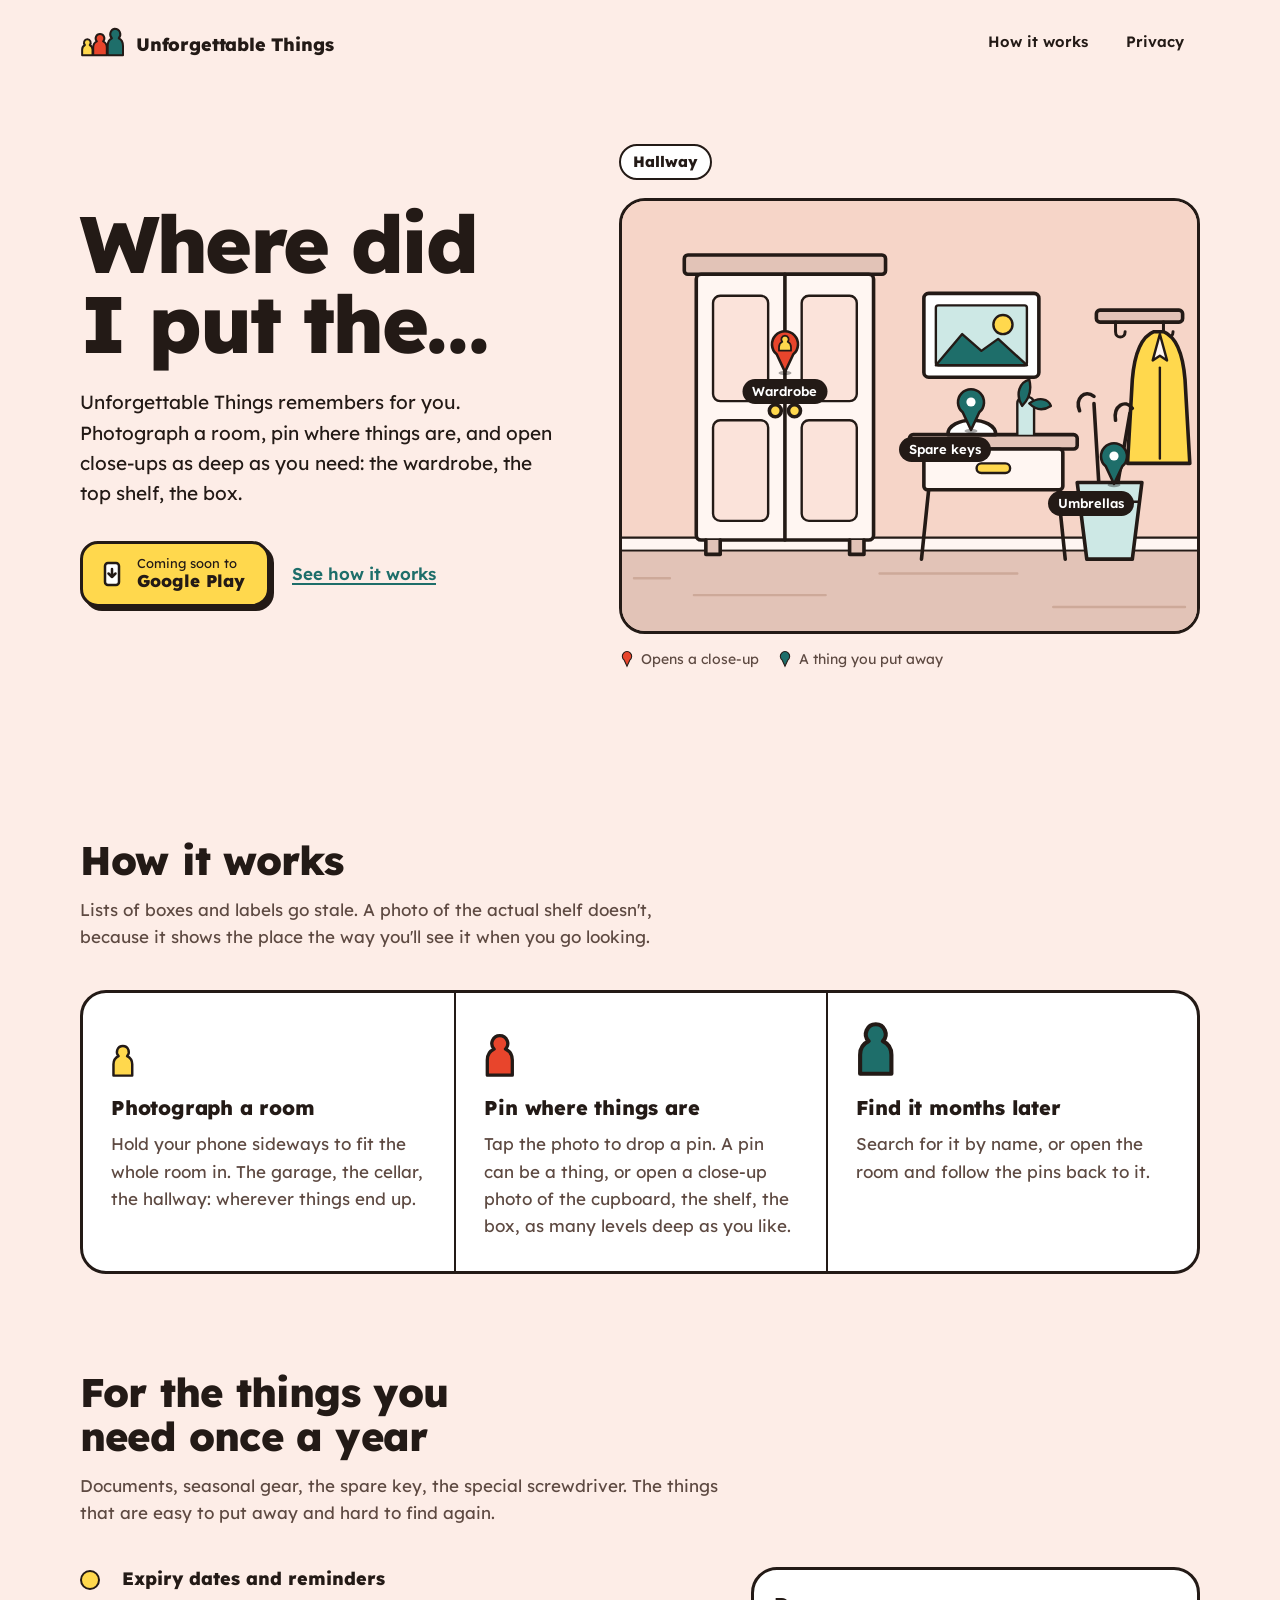
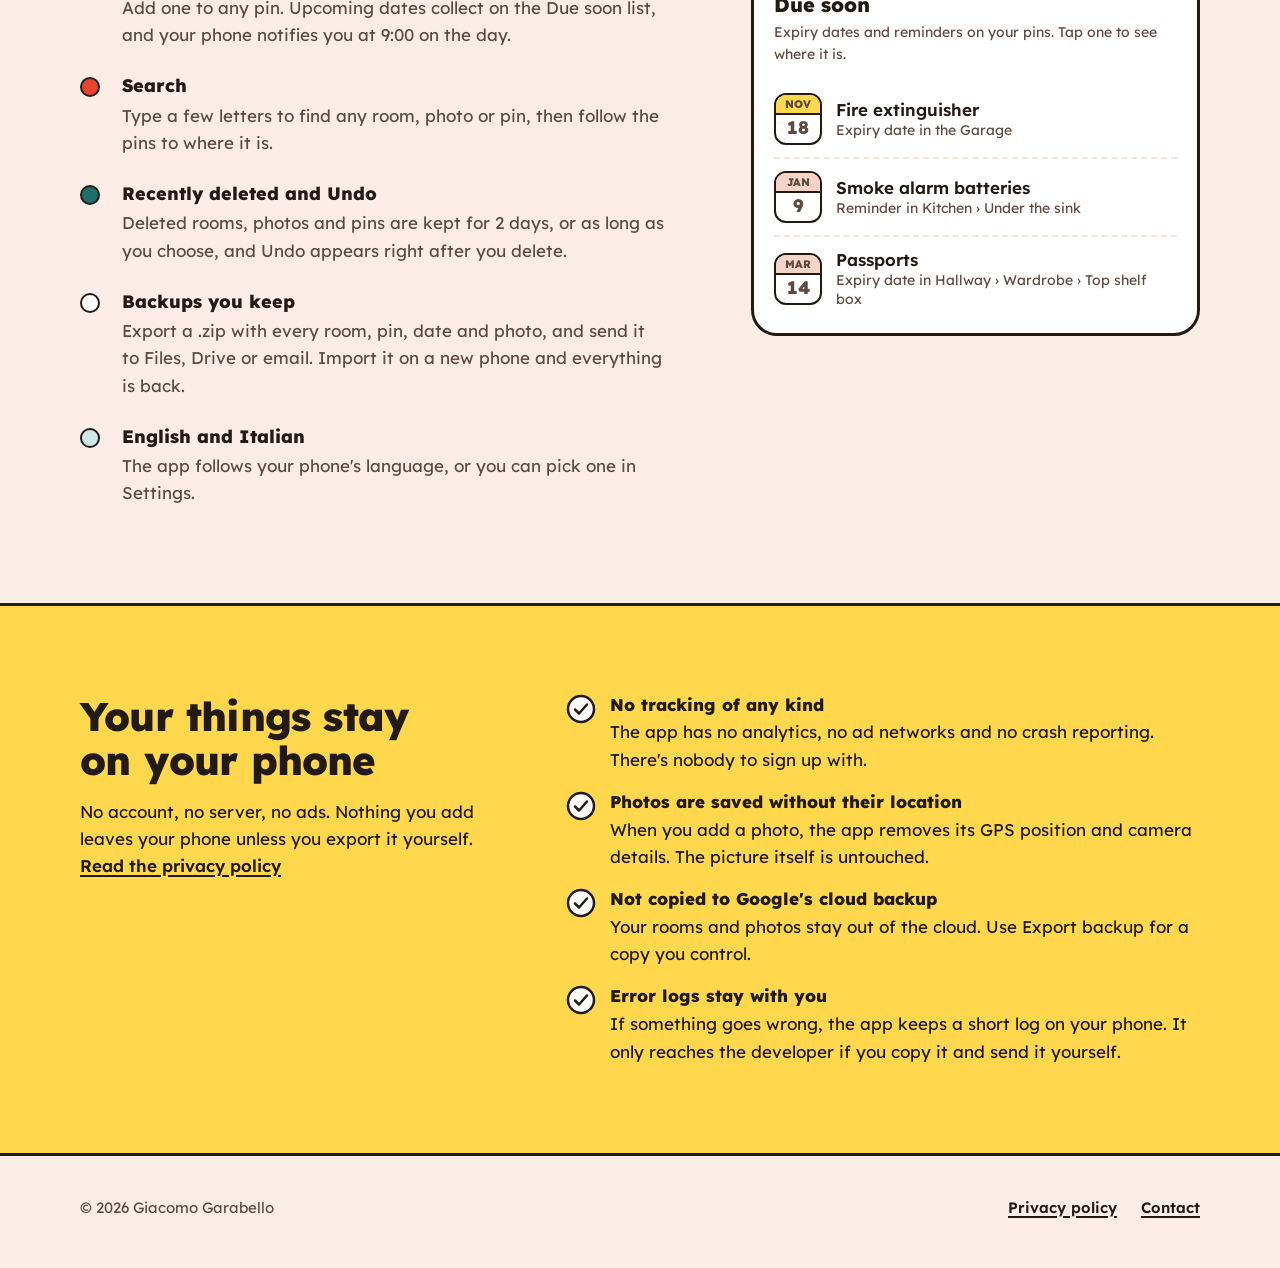
==== index.html @ f9417d62 "Add the Unforgettable Things website Landing page with an interactive demo (hallway, wardrobe, box)," ====
<!doctype html>
<html lang="en">
<head>
  <meta charset="utf-8">
  <meta name="viewport" content="width=device-width, initial-scale=1">
  <title>Unforgettable Things – remember where you put things</title>
  <meta name="description" content="Pin things on photos of your rooms, with close-ups as deep as you like: wardrobe, top shelf, box. Expiry dates and reminders, .zip backups, no account and no tracking. For Android.">
  <meta name="theme-color" content="#FDEDE7" media="(prefers-color-scheme: light)">
  <meta name="theme-color" content="#1E1714" media="(prefers-color-scheme: dark)">
  <meta property="og:type" content="website">
  <meta property="og:title" content="Unforgettable Things">
  <meta property="og:description" content="Remember where you put things: pin them on photos of your rooms, with close-ups as deep as you like.">
  <meta property="og:image" content="https://giacomo-garabello.github.io/unforgettable-things-website/assets/img/og.png">
  <meta property="og:image:width" content="1200">
  <meta property="og:image:height" content="630">
  <meta name="twitter:card" content="summary_large_image">
  <link rel="icon" href="assets/img/favicon.svg" type="image/svg+xml">
  <link rel="icon" href="assets/img/favicon-32.png" sizes="32x32" type="image/png">
  <link rel="apple-touch-icon" href="assets/img/apple-touch-icon.png">
  <link rel="preload" href="assets/fonts/lexend-extrabold.woff" as="font" type="font/woff" crossorigin>
  <link rel="stylesheet" href="assets/css/site.css">
  <script src="assets/js/demo.js" defer></script>
</head>
<body>
  <a class="skip" href="#main">Skip to content</a>

  <header class="site-header">
    <div class="wrap">
      <a class="brand" href="./" aria-label="Unforgettable Things, home">
        <svg viewBox="0 0 66 44" aria-hidden="true"><g stroke="#231A16" stroke-width="3" stroke-linejoin="round"><path d="M11 18a5 5 0 0 1 3.6 8.5c2.6 1.3 4.2 4 4.2 7V42H3.2v-8.5c0-3 1.6-5.7 4.2-7A5 5 0 0 1 11 18z" fill="#FFD84D"/><path d="M30 10a6.5 6.5 0 0 1 4.7 11c3.4 1.6 5.5 5.1 5.5 9V42H19.8V30c0-3.9 2.1-7.4 5.5-9A6.5 6.5 0 0 1 30 10z" fill="#E8452C"/><path d="M52 2a8.5 8.5 0 0 1 6.1 14.4c4.4 2.1 6.4 6.6 6.4 11.6v14H41.5V28c0-5 2-9.5 6.4-11.6A8.5 8.5 0 0 1 52 2z" fill="#1E6E6A"/></g></svg>
        <span>Unforgettable Things</span>
      </a>
      <nav class="site-nav" aria-label="Main">
        <a class="opt" href="#how">How it works</a>
        <a href="privacy.html">Privacy</a>
      </nav>
    </div>
  </header>

  <main id="main">
    <section class="hero" aria-labelledby="hero-title">
      <div class="wrap">
        <div>
          <h1 id="hero-title">Where did I put the<span class="ellipsis">…</span></h1>
          <p class="lede">Unforgettable Things remembers for you. Photograph a room, pin where things are, and open close-ups as deep as you need: the wardrobe, the top shelf, the box.</p>
          <div class="actions">
            <!-- When the app is on Google Play, swap this <span> for:
                 <a class="store" href="https://play.google.com/store/apps/details?id=com.unforgettablethings.unforgettable_things"> … </a>
                 and change "Coming soon to" to "Get it on". -->
            <span class="store">
              <svg viewBox="0 0 26 26" aria-hidden="true"><rect x="6" y="2" width="14" height="22" rx="3" fill="#fff" stroke="#231A16" stroke-width="2.5"/><path d="M13 8v8m-3.5-3.5L13 16l3.5-3.5" fill="none" stroke="#231A16" stroke-width="2.5" stroke-linecap="round" stroke-linejoin="round"/></svg>
              <span><small>Coming soon to</small><strong>Google Play</strong></span>
            </span>
            <a class="text-link" href="#how">See how it works</a>
          </div>
        </div>

        <div class="demo" id="demo" aria-label="Try it: a sample hallway with pins">
          <div class="demo-bar">
            <button class="back" type="button" hidden aria-label="Back">
              <svg viewBox="0 0 20 20" aria-hidden="true"><path d="M12.5 4 6.5 10l6 6" fill="none" stroke="currentColor" stroke-width="2.5" stroke-linecap="round" stroke-linejoin="round"/></svg>
            </button>
            <ol class="crumbs" aria-label="You are here"></ol>
          </div>
          <div class="frame">
            <div class="photo">
              <div class="photo-clip">
                <div class="scene"><img src="assets/img/scene-hallway.svg" alt="A hallway with a wardrobe, a console table and an umbrella stand"></div>
              </div>
              <div class="pins"></div>
              <div class="sheet" hidden tabindex="-1" role="region" aria-label="Pin details">
                <div class="date-tile" hidden aria-hidden="true"><span class="m"></span><span class="d"></span></div>
                <div class="sheet-body"><h3></h3><p></p></div>
                <button class="close" type="button" aria-label="Close">
                  <svg viewBox="0 0 14 14" aria-hidden="true"><path d="M2 2l10 10M12 2 2 12" stroke="currentColor" stroke-width="2.5" stroke-linecap="round"/></svg>
                </button>
              </div>
            </div>
          </div>
          <p class="demo-hint">
            <span><svg viewBox="0 0 44 50" aria-hidden="true"><path d="M22 45 13.7 27.3A13 13 0 1 1 30.3 27.3Z" fill="#E8452C" stroke="#231A16" stroke-width="3"/></svg>Opens a close-up</span>
            <span><svg viewBox="0 0 44 50" aria-hidden="true"><path d="M22 45 13.7 27.3A13 13 0 1 1 30.3 27.3Z" fill="#1E6E6A" stroke="#231A16" stroke-width="3"/></svg>A thing you put away</span>
          </p>
          <p class="sr-status sr-only" aria-live="polite"></p>
        </div>
      </div>
    </section>

    <section class="section" id="how" aria-labelledby="how-title">
      <div class="wrap">
        <div class="section-head">
          <h2 id="how-title">How it works</h2>
          <p>Lists of boxes and labels go stale. A photo of the actual shelf doesn't, because it shows the place the way you'll see it when you go looking.</p>
        </div>
        <ol class="steps">
          <li>
            <div class="doll"><svg viewBox="0 0 24 34" aria-hidden="true"><path d="M12 2a6 6 0 0 1 4.3 10.2c3.2 1.5 5.2 4.7 5.2 8.3V32H2.5V20.5c0-3.6 2-6.8 5.2-8.3A6 6 0 0 1 12 2z" fill="#FFD84D" stroke="#231A16" stroke-width="2.5" stroke-linejoin="round"/></svg></div>
            <h3>Photograph a room</h3>
            <p>Hold your phone sideways to fit the whole room in. The garage, the cellar, the hallway: wherever things end up.</p>
          </li>
          <li>
            <div class="doll"><svg viewBox="0 0 24 34" aria-hidden="true"><path d="M12 2a6 6 0 0 1 4.3 10.2c3.2 1.5 5.2 4.7 5.2 8.3V32H2.5V20.5c0-3.6 2-6.8 5.2-8.3A6 6 0 0 1 12 2z" fill="#E8452C" stroke="#231A16" stroke-width="2.5" stroke-linejoin="round"/></svg></div>
            <h3>Pin where things are</h3>
            <p>Tap the photo to drop a pin. A pin can be a thing, or open a close-up photo of the cupboard, the shelf, the box, as many levels deep as you like.</p>
          </li>
          <li>
            <div class="doll"><svg viewBox="0 0 24 34" aria-hidden="true"><path d="M12 2a6 6 0 0 1 4.3 10.2c3.2 1.5 5.2 4.7 5.2 8.3V32H2.5V20.5c0-3.6 2-6.8 5.2-8.3A6 6 0 0 1 12 2z" fill="#1E6E6A" stroke="#231A16" stroke-width="2.5" stroke-linejoin="round"/></svg></div>
            <h3>Find it months later</h3>
            <p>Search for it by name, or open the room and follow the pins back to it.</p>
          </li>
        </ol>
      </div>
    </section>

    <section class="section" id="features" aria-labelledby="features-title" style="padding-top:0">
      <div class="wrap">
        <div class="section-head">
          <h2 id="features-title">For the things you need once a year</h2>
          <p>Documents, seasonal gear, the spare key, the special screwdriver. The things that are easy to put away and hard to find again.</p>
        </div>
        <div class="features">
          <dl class="feature-list">
            <div>
              <span class="dot" style="background:var(--butter)" aria-hidden="true"></span>
              <dt>Expiry dates and reminders</dt>
              <dd>Add one to any pin. Upcoming dates collect on the Due soon list, and your phone notifies you at 9:00 on the day.</dd>
            </div>
            <div>
              <span class="dot" style="background:var(--tomato)" aria-hidden="true"></span>
              <dt>Search</dt>
              <dd>Type a few letters to find any room, photo or pin, then follow the pins to where it is.</dd>
            </div>
            <div>
              <span class="dot" style="background:var(--teal)" aria-hidden="true"></span>
              <dt>Recently deleted and Undo</dt>
              <dd>Deleted rooms, photos and pins are kept for 2 days, or as long as you choose, and Undo appears right after you delete.</dd>
            </div>
            <div>
              <span class="dot" style="background:#fff" aria-hidden="true"></span>
              <dt>Backups you keep</dt>
              <dd>Export a .zip with every room, pin, date and photo, and send it to Files, Drive or email. Import it on a new phone and everything is back.</dd>
            </div>
            <div>
              <span class="dot" style="background:#CDE8E5" aria-hidden="true"></span>
              <dt>English and Italian</dt>
              <dd>The app follows your phone's language, or you can pick one in Settings.</dd>
            </div>
          </dl>

          <aside class="due" aria-label="Example of the Due soon list">
            <h3>Due soon</h3>
            <p>Expiry dates and reminders on your pins. Tap one to see where it is.</p>
            <ul>
              <li>
                <div class="date-tile soon" aria-hidden="true"><span class="m">NOV</span><span class="d">18</span></div>
                <div><strong>Fire extinguisher</strong><span>Expiry date in the Garage</span></div>
              </li>
              <li>
                <div class="date-tile" aria-hidden="true"><span class="m">JAN</span><span class="d">9</span></div>
                <div><strong>Smoke alarm batteries</strong><span>Reminder in Kitchen › Under the sink</span></div>
              </li>
              <li>
                <div class="date-tile" aria-hidden="true"><span class="m">MAR</span><span class="d">14</span></div>
                <div><strong>Passports</strong><span>Expiry date in Hallway › Wardrobe › Top shelf box</span></div>
              </li>
            </ul>
          </aside>
        </div>
      </div>
    </section>

    <section class="band" id="privacy" aria-labelledby="privacy-title">
      <div class="wrap">
        <div>
          <h2 id="privacy-title">Your things stay on your phone</h2>
          <p class="lead">No account, no server, no ads. Nothing you add leaves your phone unless you export it yourself. <a href="privacy.html">Read the privacy policy</a></p>
        </div>
        <ul class="promises">
          <li>
            <svg viewBox="0 0 30 30" aria-hidden="true"><circle cx="15" cy="15" r="13" fill="#fff" stroke="#231A16" stroke-width="2.5"/><path d="m9 15.5 4 4 8-9" fill="none" stroke="#231A16" stroke-width="2.5" stroke-linecap="round" stroke-linejoin="round"/></svg>
            <div><strong>No tracking of any kind</strong><span>The app has no analytics, no ad networks and no crash reporting. There's nobody to sign up with.</span></div>
          </li>
          <li>
            <svg viewBox="0 0 30 30" aria-hidden="true"><circle cx="15" cy="15" r="13" fill="#fff" stroke="#231A16" stroke-width="2.5"/><path d="m9 15.5 4 4 8-9" fill="none" stroke="#231A16" stroke-width="2.5" stroke-linecap="round" stroke-linejoin="round"/></svg>
            <div><strong>Photos are saved without their location</strong><span>When you add a photo, the app removes its GPS position and camera details. The picture itself is untouched.</span></div>
          </li>
          <li>
            <svg viewBox="0 0 30 30" aria-hidden="true"><circle cx="15" cy="15" r="13" fill="#fff" stroke="#231A16" stroke-width="2.5"/><path d="m9 15.5 4 4 8-9" fill="none" stroke="#231A16" stroke-width="2.5" stroke-linecap="round" stroke-linejoin="round"/></svg>
            <div><strong>Not copied to Google's cloud backup</strong><span>Your rooms and photos stay out of the cloud. Use Export backup for a copy you control.</span></div>
          </li>
          <li>
            <svg viewBox="0 0 30 30" aria-hidden="true"><circle cx="15" cy="15" r="13" fill="#fff" stroke="#231A16" stroke-width="2.5"/><path d="m9 15.5 4 4 8-9" fill="none" stroke="#231A16" stroke-width="2.5" stroke-linecap="round" stroke-linejoin="round"/></svg>
            <div><strong>Error logs stay with you</strong><span>If something goes wrong, the app keeps a short log on your phone. It only reaches the developer if you copy it and send it yourself.</span></div>
          </li>
        </ul>
      </div>
    </section>
  </main>

  <footer class="site-footer">
    <div class="wrap">
      <p>© 2026 Giacomo Garabello</p>
      <nav aria-label="Footer">
        <a href="privacy.html">Privacy policy</a>
        <a href="https://github.com/giacomo-garabello/unforgettable-things-website/issues">Contact</a>
      </nav>
    </div>
  </footer>
</body>
</html>
---- assets/css/site.css ----
/* Unforgettable Things website.
   Colours and shapes follow the app's "Matryoshka" theme (lib/ui.dart):
   ink outlines, tomato / butter / teal fills, blush paper. */

@font-face {
  font-family: "Lexend";
  src: url("../fonts/lexend-regular.woff") format("woff");
  font-weight: 400;
  font-display: swap;
}
@font-face {
  font-family: "Lexend";
  src: url("../fonts/lexend-semibold.woff") format("woff");
  font-weight: 600;
  font-display: swap;
}
@font-face {
  font-family: "Lexend";
  src: url("../fonts/lexend-extrabold.woff") format("woff");
  font-weight: 800;
  font-display: swap;
}

:root {
  --ink: #231A16;
  --tomato: #E8452C;
  --butter: #FFD84D;
  --teal: #1E6E6A;
  --blush: #FDEDE7;

  --bg: var(--blush);
  --fg: var(--ink);
  --muted: #5E4A42;
  --line: var(--ink);
  --card: #FFFFFF;
  --card-soft: #FFF6F2;
  --chip: #FBE3DA;
  --link: var(--teal);
  --band: var(--butter);
  --band-fg: var(--ink);

  --stroke: 2px;
  --stroke-bold: 3px;
  --radius: 22px;
  --radius-lg: 26px;
  --gutter: clamp(16px, 4vw, 40px);
  --page: 1120px;

  color-scheme: light;
}

@media (prefers-color-scheme: dark) {
  :root:not([data-theme="light"]) {
    --bg: #1E1714;
    --fg: #F7EAE3;
    --muted: #CDB8AF;
    --line: #F7EAE3;
    --card: #2B211D;
    --card-soft: #261D19;
    --chip: #342924;
    --link: #6CC4BD;
    --band: #2B211D;
    --band-fg: #F7EAE3;
    color-scheme: dark;
  }
}
:root[data-theme="dark"] {
  --bg: #1E1714;
  --fg: #F7EAE3;
  --muted: #CDB8AF;
  --line: #F7EAE3;
  --card: #2B211D;
  --card-soft: #261D19;
  --chip: #342924;
  --link: #6CC4BD;
  --band: #2B211D;
  --band-fg: #F7EAE3;
  color-scheme: dark;
}

*, *::before, *::after { box-sizing: border-box; }

html { -webkit-text-size-adjust: 100%; }

body {
  margin: 0;
  background: var(--bg);
  color: var(--fg);
  font-family: "Lexend", system-ui, sans-serif;
  font-weight: 400;
  font-size: 1.0625rem;
  line-height: 1.6;
  overflow-x: hidden;
}

img, svg { display: block; max-width: 100%; }

a { color: var(--link); text-underline-offset: 0.18em; text-decoration-thickness: 2px; }
a:hover { text-decoration-thickness: 3px; }

:focus-visible {
  outline: 3px solid var(--tomato);
  outline-offset: 3px;
  border-radius: 8px;
}

h1, h2, h3 { margin: 0; font-weight: 800; line-height: 1.1; letter-spacing: -0.02em; text-wrap: balance; }
h2 { font-size: clamp(1.85rem, 3.6vw, 2.5rem); }
h3 { font-size: 1.25rem; letter-spacing: -0.01em; line-height: 1.25; }
p { margin: 0; }

.wrap {
  width: 100%;
  max-width: calc(var(--page) + 2 * var(--gutter));
  margin: 0 auto;
  padding: 0 var(--gutter);
}

.skip {
  position: absolute;
  left: 12px;
  top: -60px;
  background: var(--ink);
  color: #fff;
  padding: 8px 14px;
  border-radius: 99px;
  z-index: 10;
}
.skip:focus { top: 12px; }

/* ------------------------------------------------------------ header */

.site-header .wrap {
  display: flex;
  align-items: center;
  justify-content: space-between;
  gap: 16px;
  padding-top: 20px;
  padding-bottom: 20px;
}

.brand {
  display: inline-flex;
  align-items: flex-end;
  gap: 12px;
  color: var(--fg);
  text-decoration: none;
  font-weight: 800;
  font-size: 1.125rem;
  letter-spacing: -0.01em;
  line-height: 1;
}
.brand svg { width: 44px; height: 30px; flex: none; }
.brand span { padding-bottom: 3px; }

.site-nav { display: flex; gap: 6px; }
.site-nav a {
  color: var(--fg);
  text-decoration: none;
  font-weight: 600;
  font-size: 0.9375rem;
  padding: 8px 14px;
  border-radius: 99px;
  border: var(--stroke) solid transparent;
}
.site-nav a:hover { border-color: var(--line); }
.site-nav a[aria-current="page"] { border-color: var(--line); background: var(--card); }

@media (max-width: 560px) {
  .site-nav .opt { display: none; }
  .brand span { font-size: 1rem; }
}

/* ------------------------------------------------------------ hero */

.hero .wrap {
  display: grid;
  grid-template-columns: minmax(0, 0.9fr) minmax(0, 1.1fr);
  gap: clamp(32px, 5vw, 72px);
  align-items: center;
  padding-top: clamp(24px, 5vw, 56px);
  padding-bottom: clamp(40px, 6vw, 72px);
}

.hero h1 {
  font-size: clamp(2.75rem, 6.6vw, 5rem);
  line-height: 1;
  letter-spacing: -0.035em;
}
.hero h1 .ellipsis { letter-spacing: 0.02em; }

.hero .lede {
  margin-top: 24px;
  font-size: 1.1875rem;
  max-width: 30rem;
  color: var(--fg);
}

.hero .actions {
  margin-top: 32px;
  display: flex;
  flex-wrap: wrap;
  align-items: center;
  gap: 14px 22px;
}

.store {
  display: inline-flex;
  align-items: center;
  gap: 12px;
  padding: 12px 22px 12px 16px;
  border: var(--stroke-bold) solid var(--ink);
  border-radius: 18px;
  background: var(--butter);
  color: var(--ink);
  font-weight: 600;
  line-height: 1.2;
  text-decoration: none;
  box-shadow: 4px 4px 0 var(--line);
}
.store svg { width: 26px; height: 26px; flex: none; }
.store small { display: block; font-weight: 400; font-size: 0.8125rem; }
.store strong { display: block; font-weight: 800; font-size: 1.0625rem; }
a.store:hover { transform: translate(-1px, -1px); box-shadow: 5px 5px 0 var(--line); }
a.store:active { transform: translate(2px, 2px); box-shadow: 2px 2px 0 var(--line); }

.text-link { font-weight: 600; }

@media (max-width: 860px) {
  .hero .wrap { grid-template-columns: 1fr; }
  .hero .lede { max-width: 34rem; }
}

/* ------------------------------------------------------------ demo */

.demo { width: 100%; max-width: 600px; justify-self: end; }
@media (max-width: 860px) { .demo { justify-self: stretch; max-width: none; } }

.demo-bar {
  display: flex;
  align-items: center;
  gap: 10px;
  min-height: 44px;
  margin-bottom: 14px;
}

.back {
  flex: none;
  width: 40px;
  height: 40px;
  display: grid;
  place-items: center;
  border-radius: 99px;
  border: var(--stroke) solid var(--line);
  background: var(--card);
  color: var(--fg);
  cursor: pointer;
}
.back svg { width: 20px; height: 20px; }
.back[hidden] { display: none; }

.crumbs {
  display: flex;
  flex-wrap: wrap;
  align-items: center;
  gap: 4px 6px;
  margin: 0;
  padding: 0;
  list-style: none;
  font-size: 0.9375rem;
}
.crumbs li { display: flex; align-items: center; gap: 6px; }
.crumbs li + li::before {
  content: "";
  width: 7px;
  height: 7px;
  border-right: 2px solid var(--muted);
  border-top: 2px solid var(--muted);
  transform: rotate(45deg);
  margin-right: 4px;
}
.crumbs button {
  font: inherit;
  font-weight: 600;
  color: var(--fg);
  background: var(--chip);
  border: var(--stroke) solid var(--line);
  border-radius: 99px;
  padding: 4px 12px;
  cursor: pointer;
}
.crumbs [aria-current="location"] {
  font-weight: 800;
  background: var(--card);
  padding: 4px 12px;
  border: var(--stroke) solid var(--line);
  border-radius: 99px;
}

/* The nested frame: one coloured layer peeks out above the photo for
   each close-up you've opened, like the app's NestedFrame. */
.frame {
  --step: 12px;
  --inset: 10px;
  position: relative;
  padding-top: calc(var(--layers, 0) * var(--step));
  transition: padding-top 0.35s ease;
}
.layer {
  position: absolute;
  left: calc(var(--i) * var(--inset));
  right: calc(var(--i) * var(--inset));
  top: calc((var(--layers) - var(--i)) * var(--step));
  bottom: calc(var(--i) * var(--step));
  border: var(--stroke) solid var(--ink);
  border-radius: var(--radius-lg);
}
.photo {
  position: relative;
  aspect-ratio: 4 / 3;
  border: var(--stroke-bold) solid var(--line);
  border-radius: var(--radius-lg);
  background: #F6D5C8;
}
.photo-clip {
  position: absolute;
  inset: 0;
  border-radius: calc(var(--radius-lg) - var(--stroke-bold));
  overflow: hidden;
}
.scene { position: absolute; inset: 0; }
.scene img { width: 100%; height: 100%; object-fit: cover; }

/* Pins: teal with a white dot for things, tomato with a little doll for
   close-ups. The pin's tip sits on its x/y position. */
.pin {
  position: absolute;
  left: calc(var(--x) * 100%);
  top: calc(var(--y) * 100%);
  width: 44px;
  height: 50px;
  margin: -46px 0 0 -22px;
  padding: 0;
  border: 0;
  background: none;
  cursor: pointer;
  z-index: 2;
}
.pin svg { width: 44px; height: 50px; overflow: visible; }
.pin .label {
  position: absolute;
  top: 52px;
  left: 50%;
  transform: translateX(-50%);
  white-space: nowrap;
  background: var(--ink);
  color: #fff;
  font: 600 0.8125rem/1 "Lexend", system-ui, sans-serif;
  padding: 6px 10px;
  border-radius: 99px;
  pointer-events: none;
}
.pin[data-align="end"] .label { left: auto; right: 2px; transform: none; }
.pin[data-align="start"] .label { left: 2px; transform: none; }
.pin:hover svg, .pin:focus-visible svg { transform: translateY(-3px); }
.pin svg { transition: transform 0.15s ease; }
.pin:focus-visible { outline: none; }
.pin:focus-visible .label { outline: 3px solid var(--butter); outline-offset: 2px; }

/* Item sheet, slides up inside the photo. */
.sheet {
  position: absolute;
  left: 10px;
  right: 10px;
  bottom: 10px;
  z-index: 3;
  display: flex;
  gap: 14px;
  align-items: center;
  padding: 14px 14px 14px 16px;
  background: var(--card);
  color: var(--fg);
  border: var(--stroke) solid var(--line);
  border-radius: var(--radius);
}
.sheet[hidden] { display: none; }
.sheet .sheet-body { flex: 1; min-width: 0; }
.sheet h3 { font-size: 1.0625rem; }
.sheet p { font-size: 0.875rem; color: var(--muted); line-height: 1.4; margin-top: 2px; }
.sheet .close {
  flex: none;
  align-self: flex-start;
  width: 32px;
  height: 32px;
  display: grid;
  place-items: center;
  border-radius: 99px;
  border: var(--stroke) solid var(--line);
  background: var(--card-soft);
  color: var(--fg);
  cursor: pointer;
}
.sheet .close svg { width: 14px; height: 14px; }

/* Date tile, as on the app's Due soon list. */
.date-tile {
  flex: none;
  width: 48px;
  border: var(--stroke) solid var(--ink);
  border-radius: 12px;
  overflow: hidden;
  text-align: center;
  background: #fff;
  color: var(--ink);
}
.date-tile .m {
  display: block;
  background: #F6D5C8;
  border-bottom: var(--stroke) solid var(--ink);
  font-size: 0.6875rem;
  font-weight: 800;
  line-height: 1;
  padding: 4px 0 3px;
}
.date-tile .d { display: block; font-weight: 800; font-size: 1.125rem; line-height: 1; padding: 4px 0 6px; }
.date-tile.soon .m { background: var(--butter); }
.date-tile.overdue .m { background: var(--tomato); }

.demo-hint {
  margin-top: 14px;
  font-size: 0.875rem;
  color: var(--muted);
  display: flex;
  flex-wrap: wrap;
  gap: 6px 18px;
}
.demo-hint span { display: inline-flex; align-items: center; gap: 6px; }
.demo-hint svg { width: 16px; height: 18px; flex: none; }

/* ------------------------------------------------------------ steps */

.section { padding: clamp(56px, 8vw, 96px) 0; }
.section-head { max-width: 40rem; }
.section-head p { margin-top: 14px; color: var(--muted); }

.steps {
  list-style: none;
  margin: 40px 0 0;
  padding: 0;
  display: grid;
  grid-template-columns: repeat(3, minmax(0, 1fr));
  gap: 0;
  border: var(--stroke-bold) solid var(--line);
  border-radius: var(--radius-lg);
  background: var(--card);
  overflow: hidden;
}
.steps li {
  padding: 28px 28px 32px;
  display: flex;
  flex-direction: column;
  gap: 10px;
}
.steps li + li { border-left: var(--stroke) solid var(--line); }
.steps .doll { height: 56px; display: flex; align-items: flex-end; margin-bottom: 8px; }
.steps .doll svg { height: 100%; width: auto; }
.steps li:nth-child(1) .doll svg { height: 60%; }
.steps li:nth-child(2) .doll svg { height: 80%; }
.steps p { color: var(--muted); }

@media (max-width: 760px) {
  .steps { grid-template-columns: 1fr; }
  .steps li + li { border-left: 0; border-top: var(--stroke) solid var(--line); }
}

/* ------------------------------------------------------------ features */

.features {
  margin-top: 40px;
  display: grid;
  grid-template-columns: minmax(0, 1.15fr) minmax(0, 0.85fr);
  gap: clamp(32px, 5vw, 64px);
  align-items: start;
}
.feature-list { margin: 0; display: grid; gap: 26px; }
.feature-list div { display: grid; grid-template-columns: 28px 1fr; column-gap: 14px; }
.feature-list dt { grid-column: 2; font-weight: 800; font-size: 1.125rem; line-height: 1.3; }
.feature-list dd { grid-column: 2; margin: 4px 0 0; color: var(--muted); max-width: 34rem; }
.feature-list .dot {
  grid-row: 1;
  grid-column: 1;
  width: 20px;
  height: 20px;
  margin-top: 3px;
  border: var(--stroke) solid var(--ink);
  border-radius: 99px;
}

.due {
  border: var(--stroke-bold) solid var(--line);
  border-radius: var(--radius-lg);
  background: var(--card);
  padding: 22px 20px 12px;
}
.due h3 { font-size: 1.25rem; }
.due > p { font-size: 0.875rem; color: var(--muted); margin-top: 4px; }
.due ul { list-style: none; margin: 16px 0 0; padding: 0; }
.due li {
  display: flex;
  align-items: center;
  gap: 14px;
  padding: 12px 0;
}
.due li + li { border-top: var(--stroke) dashed var(--chip); }
.due li strong { display: block; font-weight: 600; line-height: 1.3; }
.due li span { display: block; font-size: 0.875rem; color: var(--muted); line-height: 1.35; }
.due .note { font-size: 0.8125rem; color: var(--muted); padding: 10px 0 6px; border-top: var(--stroke) solid var(--line); margin-top: 6px; }

@media (max-width: 860px) {
  .features { grid-template-columns: 1fr; }
  .due { max-width: 460px; }
}

/* ------------------------------------------------------------ privacy band */

.band {
  background: var(--band);
  color: var(--band-fg);
  border-top: var(--stroke-bold) solid var(--line);
  border-bottom: var(--stroke-bold) solid var(--line);
}
.band .wrap {
  display: grid;
  grid-template-columns: minmax(0, 0.8fr) minmax(0, 1.2fr);
  gap: clamp(28px, 5vw, 64px);
  padding-top: clamp(56px, 8vw, 88px);
  padding-bottom: clamp(56px, 8vw, 88px);
}
.band h2 { max-width: 12ch; }
.band .lead { margin-top: 16px; max-width: 26rem; }
.band .lead a { color: inherit; font-weight: 600; }
.promises { list-style: none; margin: 0; padding: 0; display: grid; gap: 18px; }
.promises li { display: grid; grid-template-columns: 30px 1fr; gap: 14px; align-items: start; }
.promises svg { width: 30px; height: 30px; }
.promises strong { display: block; font-weight: 800; font-size: 1.0625rem; line-height: 1.35; }
.promises span { display: block; margin-top: 2px; }

@media (max-width: 860px) { .band .wrap { grid-template-columns: 1fr; } }

/* ------------------------------------------------------------ footer */

.site-footer { padding: 40px 0 48px; font-size: 0.9375rem; }
.site-footer .wrap {
  display: flex;
  flex-wrap: wrap;
  justify-content: space-between;
  align-items: center;
  gap: 16px 32px;
}
.site-footer nav { display: flex; flex-wrap: wrap; gap: 8px 24px; }
.site-footer a { color: var(--fg); font-weight: 600; }
.site-footer p { color: var(--muted); }

/* ------------------------------------------------------------ prose pages */

.prose { padding: clamp(24px, 5vw, 56px) 0 clamp(56px, 8vw, 96px); }
.prose .wrap { max-width: calc(44rem + 2 * var(--gutter)); }
.prose h1 { font-size: clamp(2.4rem, 6vw, 3.5rem); letter-spacing: -0.03em; }
.prose .meta { margin-top: 12px; color: var(--muted); }
.prose .summary {
  margin-top: 32px;
  padding: 22px 24px;
  background: var(--card);
  border: var(--stroke-bold) solid var(--line);
  border-radius: var(--radius);
}
.prose .summary p + p { margin-top: 10px; }
.prose h2 { font-size: 1.5rem; margin-top: 48px; letter-spacing: -0.015em; }
.prose h3 { font-size: 1.125rem; margin-top: 24px; }
.prose p, .prose ul { margin-top: 12px; }
.prose ul { padding-left: 1.25em; }
.prose li + li { margin-top: 6px; }
.prose li::marker { color: var(--tomato); }
.prose table { width: 100%; border-collapse: collapse; margin-top: 16px; font-size: 0.9375rem; }
.prose th, .prose td { text-align: left; vertical-align: top; padding: 10px 12px 10px 0; border-bottom: var(--stroke) solid var(--chip); }
.prose th { font-weight: 800; border-bottom-color: var(--line); }
.prose td:first-child { font-weight: 600; width: 34%; }

/* ------------------------------------------------------------ not found */

.lost { text-align: left; padding: clamp(48px, 10vw, 120px) 0; }
.lost h1 { font-size: clamp(2.5rem, 7vw, 4.5rem); letter-spacing: -0.035em; line-height: 1; }
.lost p { margin-top: 18px; max-width: 30rem; font-size: 1.125rem; }
.lost .store { margin-top: 28px; }

@media (prefers-reduced-motion: reduce) {
  *, *::before, *::after { transition: none !important; animation: none !important; }
}

.sr-only {
  position: absolute;
  width: 1px;
  height: 1px;
  margin: -1px;
  overflow: hidden;
  clip: rect(0 0 0 0);
  white-space: nowrap;
}
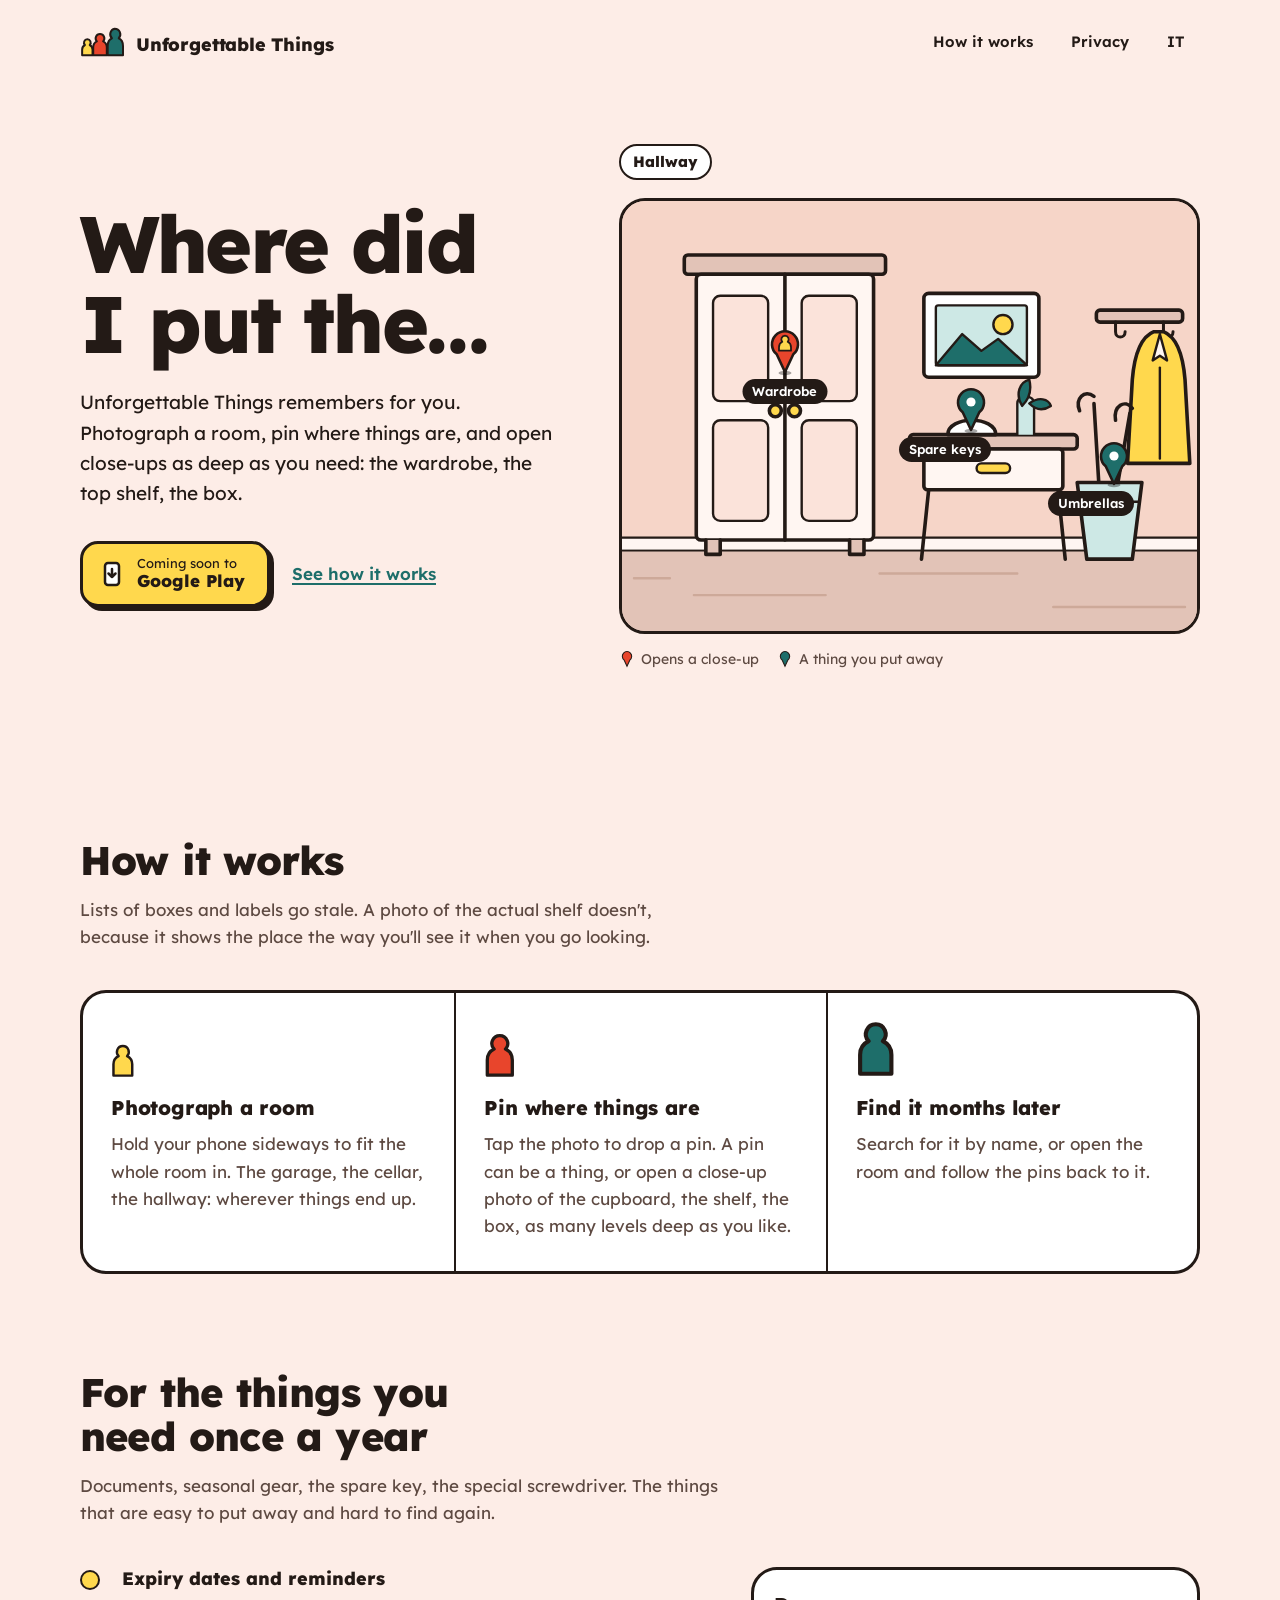
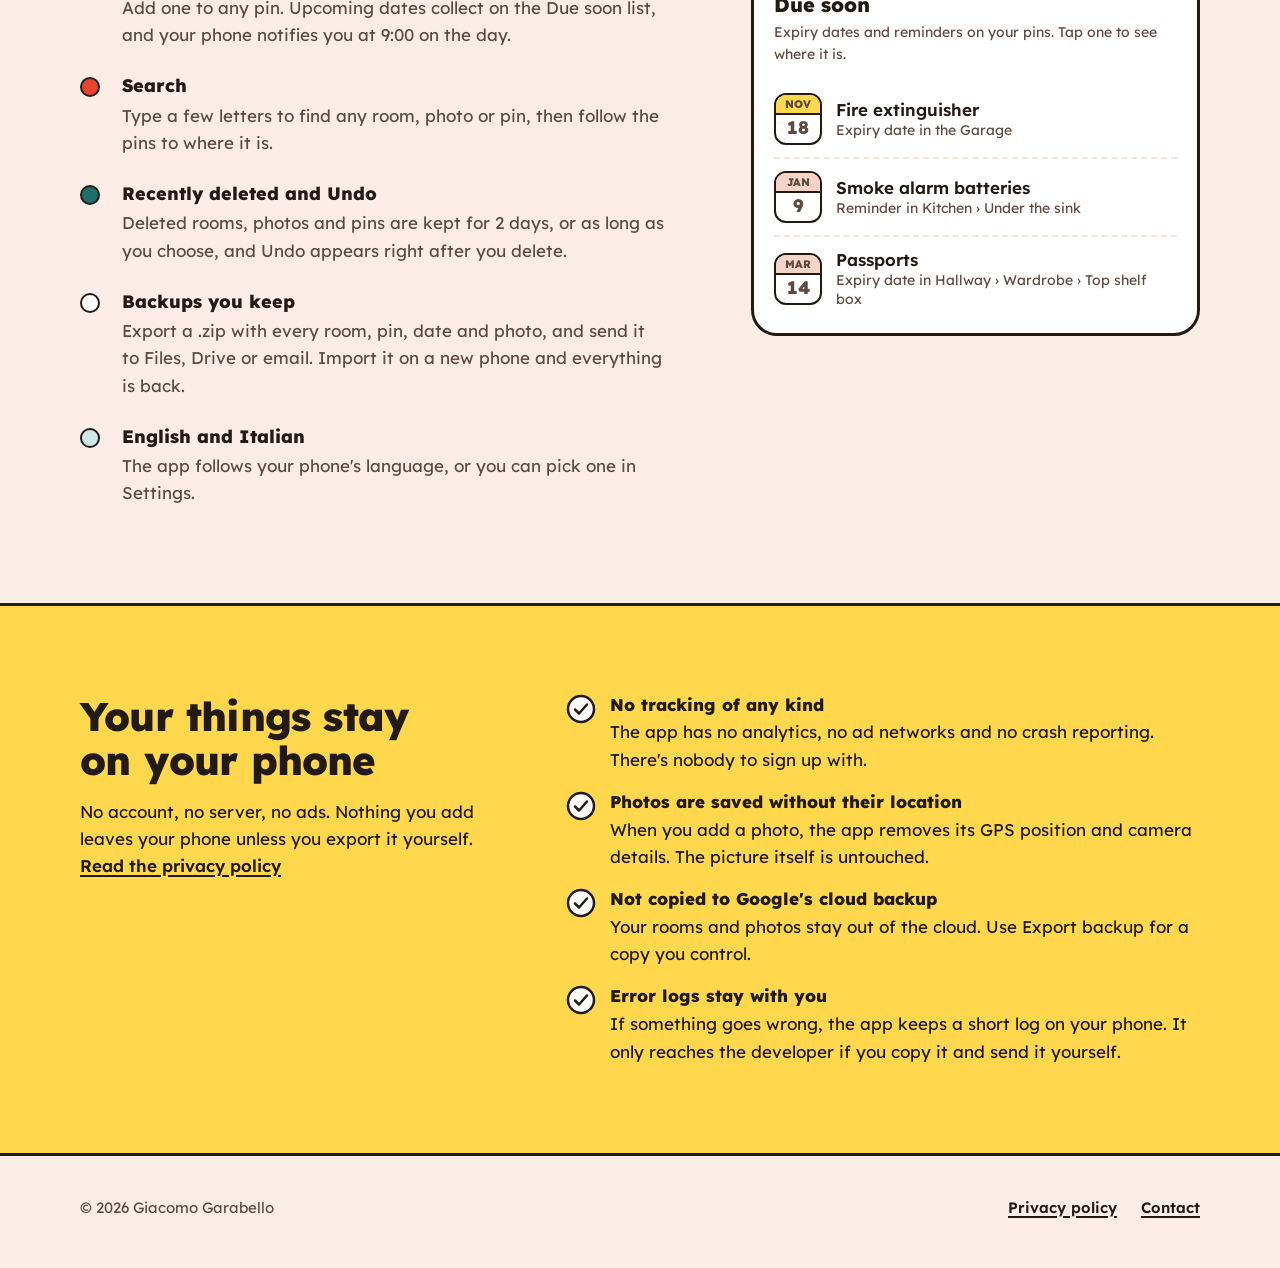
==== commit e06cf619: "Add Italian version of the site /it/ homepage and privacy policy, a language link in the header, hre" ====
--- a/index.html
+++ b/index.html
@@ -7,10 +7,13 @@
   <meta name="description" content="Pin things on photos of your rooms, with close-ups as deep as you like: wardrobe, top shelf, box. Expiry dates and reminders, .zip backups, no account and no tracking. For Android.">
   <meta name="theme-color" content="#FDEDE7" media="(prefers-color-scheme: light)">
   <meta name="theme-color" content="#1E1714" media="(prefers-color-scheme: dark)">
+  <link rel="alternate" hreflang="en" href="https://unforgettablethings.app/">
+  <link rel="alternate" hreflang="it" href="https://unforgettablethings.app/it/">
+  <link rel="alternate" hreflang="x-default" href="https://unforgettablethings.app/">
   <meta property="og:type" content="website">
   <meta property="og:title" content="Unforgettable Things">
   <meta property="og:description" content="Remember where you put things: pin them on photos of your rooms, with close-ups as deep as you like.">
-  <meta property="og:image" content="https://giacomo-garabello.github.io/unforgettable-things-website/assets/img/og.png">
+  <meta property="og:image" content="https://unforgettablethings.app/assets/img/og.png">
   <meta property="og:image:width" content="1200">
   <meta property="og:image:height" content="630">
   <meta name="twitter:card" content="summary_large_image">
@@ -33,6 +36,7 @@
       <nav class="site-nav" aria-label="Main">
         <a class="opt" href="#how">How it works</a>
         <a href="privacy.html">Privacy</a>
+        <a href="it/" hreflang="it" lang="it" aria-label="Versione italiana">IT</a>
       </nav>
     </div>
   </header>
@@ -202,7 +206,7 @@
       <p>© 2026 Giacomo Garabello</p>
       <nav aria-label="Footer">
         <a href="privacy.html">Privacy policy</a>
-        <a href="https://github.com/giacomo-garabello/unforgettable-things-website/issues">Contact</a>
+        <a href="mailto:feedback@unforgettablethings.app">Contact</a>
       </nav>
     </div>
   </footer>
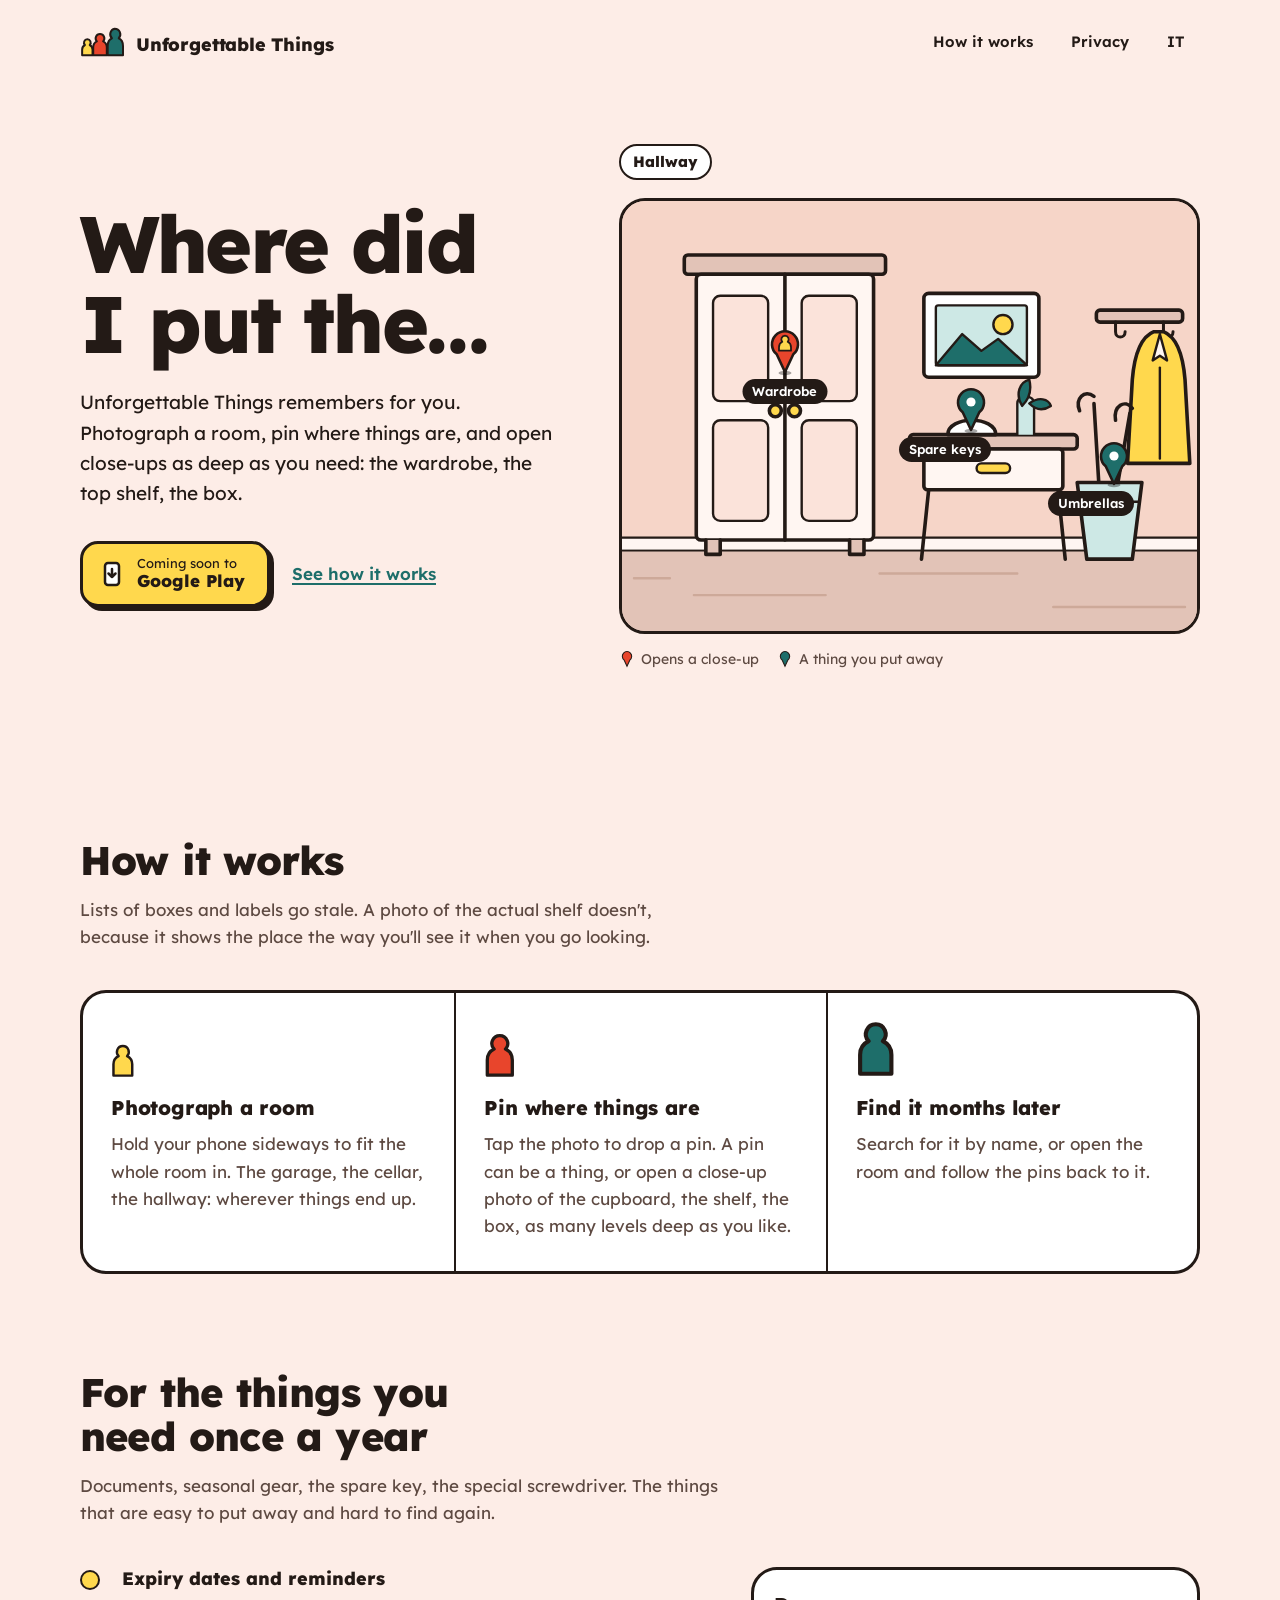
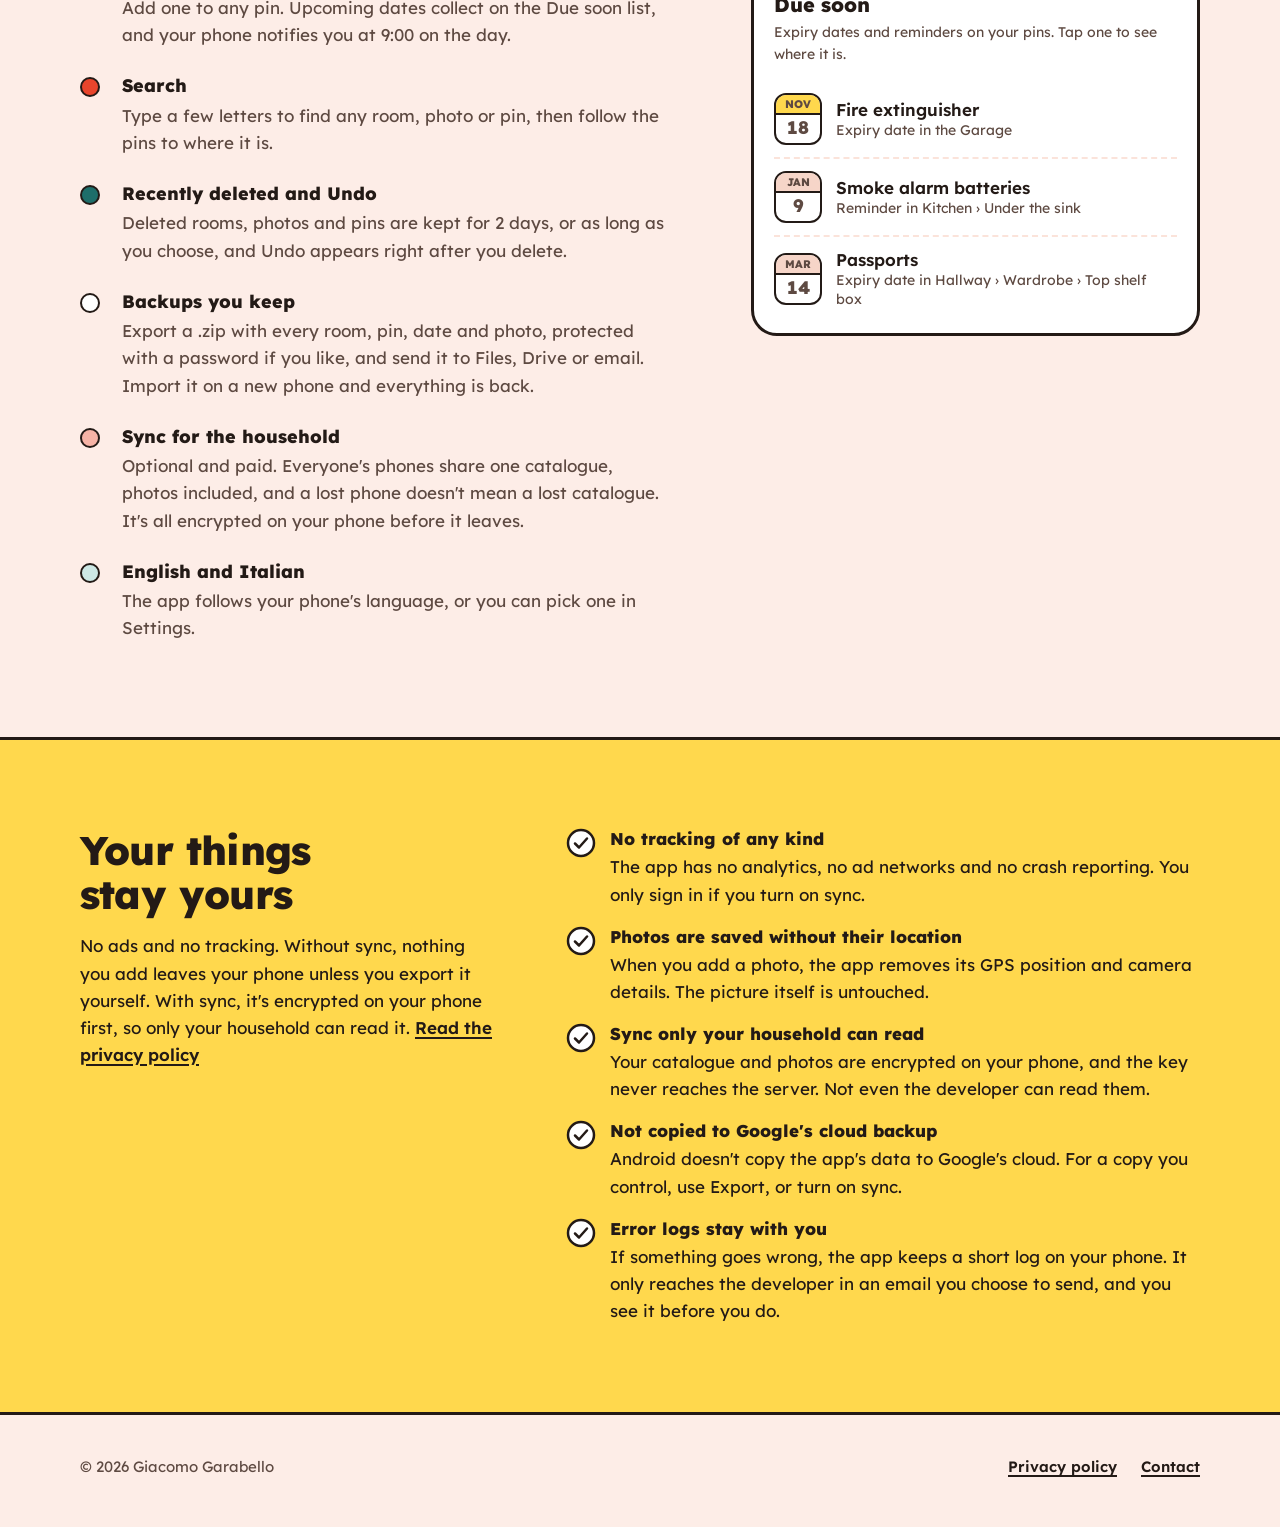
==== commit bba86b84: "Homepage: describe optional encrypted sync The homepage said there was no account and no server, and" ====
--- a/index.html
+++ b/index.html
@@ -4,7 +4,7 @@
   <meta charset="utf-8">
   <meta name="viewport" content="width=device-width, initial-scale=1">
   <title>Unforgettable Things – remember where you put things</title>
-  <meta name="description" content="Pin things on photos of your rooms, with close-ups as deep as you like: wardrobe, top shelf, box. Expiry dates and reminders, .zip backups, no account and no tracking. For Android.">
+  <meta name="description" content="Pin things on photos of your rooms, with close-ups as deep as you like: wardrobe, top shelf, box. Expiry dates and reminders, .zip backups, optional encrypted sync for the household, no ads and no tracking. For Android.">
   <meta name="theme-color" content="#FDEDE7" media="(prefers-color-scheme: light)">
   <meta name="theme-color" content="#1E1714" media="(prefers-color-scheme: dark)">
   <link rel="alternate" hreflang="en" href="https://unforgettablethings.app/">
@@ -142,7 +142,12 @@
             <div>
               <span class="dot" style="background:#fff" aria-hidden="true"></span>
               <dt>Backups you keep</dt>
-              <dd>Export a .zip with every room, pin, date and photo, and send it to Files, Drive or email. Import it on a new phone and everything is back.</dd>
+              <dd>Export a .zip with every room, pin, date and photo, protected with a password if you like, and send it to Files, Drive or email. Import it on a new phone and everything is back.</dd>
+            </div>
+            <div>
+              <span class="dot" style="background:#F6B3A6" aria-hidden="true"></span>
+              <dt>Sync for the household</dt>
+              <dd>Optional and paid. Everyone's phones share one catalogue, photos included, and a lost phone doesn't mean a lost catalogue. It's all encrypted on your phone before it leaves.</dd>
             </div>
             <div>
               <span class="dot" style="background:#CDE8E5" aria-hidden="true"></span>
@@ -176,13 +181,13 @@
     <section class="band" id="privacy" aria-labelledby="privacy-title">
       <div class="wrap">
         <div>
-          <h2 id="privacy-title">Your things stay on your phone</h2>
-          <p class="lead">No account, no server, no ads. Nothing you add leaves your phone unless you export it yourself. <a href="privacy.html">Read the privacy policy</a></p>
+          <h2 id="privacy-title">Your things stay yours</h2>
+          <p class="lead">No ads and no tracking. Without sync, nothing you add leaves your phone unless you export it yourself. With sync, it's encrypted on your phone first, so only your household can read it. <a href="privacy.html">Read the privacy policy</a></p>
         </div>
         <ul class="promises">
           <li>
             <svg viewBox="0 0 30 30" aria-hidden="true"><circle cx="15" cy="15" r="13" fill="#fff" stroke="#231A16" stroke-width="2.5"/><path d="m9 15.5 4 4 8-9" fill="none" stroke="#231A16" stroke-width="2.5" stroke-linecap="round" stroke-linejoin="round"/></svg>
-            <div><strong>No tracking of any kind</strong><span>The app has no analytics, no ad networks and no crash reporting. There's nobody to sign up with.</span></div>
+            <div><strong>No tracking of any kind</strong><span>The app has no analytics, no ad networks and no crash reporting. You only sign in if you turn on sync.</span></div>
           </li>
           <li>
             <svg viewBox="0 0 30 30" aria-hidden="true"><circle cx="15" cy="15" r="13" fill="#fff" stroke="#231A16" stroke-width="2.5"/><path d="m9 15.5 4 4 8-9" fill="none" stroke="#231A16" stroke-width="2.5" stroke-linecap="round" stroke-linejoin="round"/></svg>
@@ -190,11 +195,15 @@
           </li>
           <li>
             <svg viewBox="0 0 30 30" aria-hidden="true"><circle cx="15" cy="15" r="13" fill="#fff" stroke="#231A16" stroke-width="2.5"/><path d="m9 15.5 4 4 8-9" fill="none" stroke="#231A16" stroke-width="2.5" stroke-linecap="round" stroke-linejoin="round"/></svg>
-            <div><strong>Not copied to Google's cloud backup</strong><span>Your rooms and photos stay out of the cloud. Use Export backup for a copy you control.</span></div>
-          </li>
-          <li>
-            <svg viewBox="0 0 30 30" aria-hidden="true"><circle cx="15" cy="15" r="13" fill="#fff" stroke="#231A16" stroke-width="2.5"/><path d="m9 15.5 4 4 8-9" fill="none" stroke="#231A16" stroke-width="2.5" stroke-linecap="round" stroke-linejoin="round"/></svg>
-            <div><strong>Error logs stay with you</strong><span>If something goes wrong, the app keeps a short log on your phone. It only reaches the developer if you copy it and send it yourself.</span></div>
+            <div><strong>Sync only your household can read</strong><span>Your catalogue and photos are encrypted on your phone, and the key never reaches the server. Not even the developer can read them.</span></div>
+          </li>
+          <li>
+            <svg viewBox="0 0 30 30" aria-hidden="true"><circle cx="15" cy="15" r="13" fill="#fff" stroke="#231A16" stroke-width="2.5"/><path d="m9 15.5 4 4 8-9" fill="none" stroke="#231A16" stroke-width="2.5" stroke-linecap="round" stroke-linejoin="round"/></svg>
+            <div><strong>Not copied to Google's cloud backup</strong><span>Android doesn't copy the app's data to Google's cloud. For a copy you control, use Export, or turn on sync.</span></div>
+          </li>
+          <li>
+            <svg viewBox="0 0 30 30" aria-hidden="true"><circle cx="15" cy="15" r="13" fill="#fff" stroke="#231A16" stroke-width="2.5"/><path d="m9 15.5 4 4 8-9" fill="none" stroke="#231A16" stroke-width="2.5" stroke-linecap="round" stroke-linejoin="round"/></svg>
+            <div><strong>Error logs stay with you</strong><span>If something goes wrong, the app keeps a short log on your phone. It only reaches the developer in an email you choose to send, and you see it before you do.</span></div>
           </li>
         </ul>
       </div>
--- a/assets/css/site.css
+++ b/assets/css/site.css
@@ -577,8 +577,8 @@
 .prose .summary p + p { margin-top: 10px; }
 .prose h2 { font-size: 1.5rem; margin-top: 48px; letter-spacing: -0.015em; }
 .prose h3 { font-size: 1.125rem; margin-top: 24px; }
-.prose p, .prose ul { margin-top: 12px; }
-.prose ul { padding-left: 1.25em; }
+.prose p, .prose ul, .prose ol { margin-top: 12px; }
+.prose ul, .prose ol { padding-left: 1.25em; }
 .prose li + li { margin-top: 6px; }
 .prose li::marker { color: var(--tomato); }
 .prose table { width: 100%; border-collapse: collapse; margin-top: 16px; font-size: 0.9375rem; }
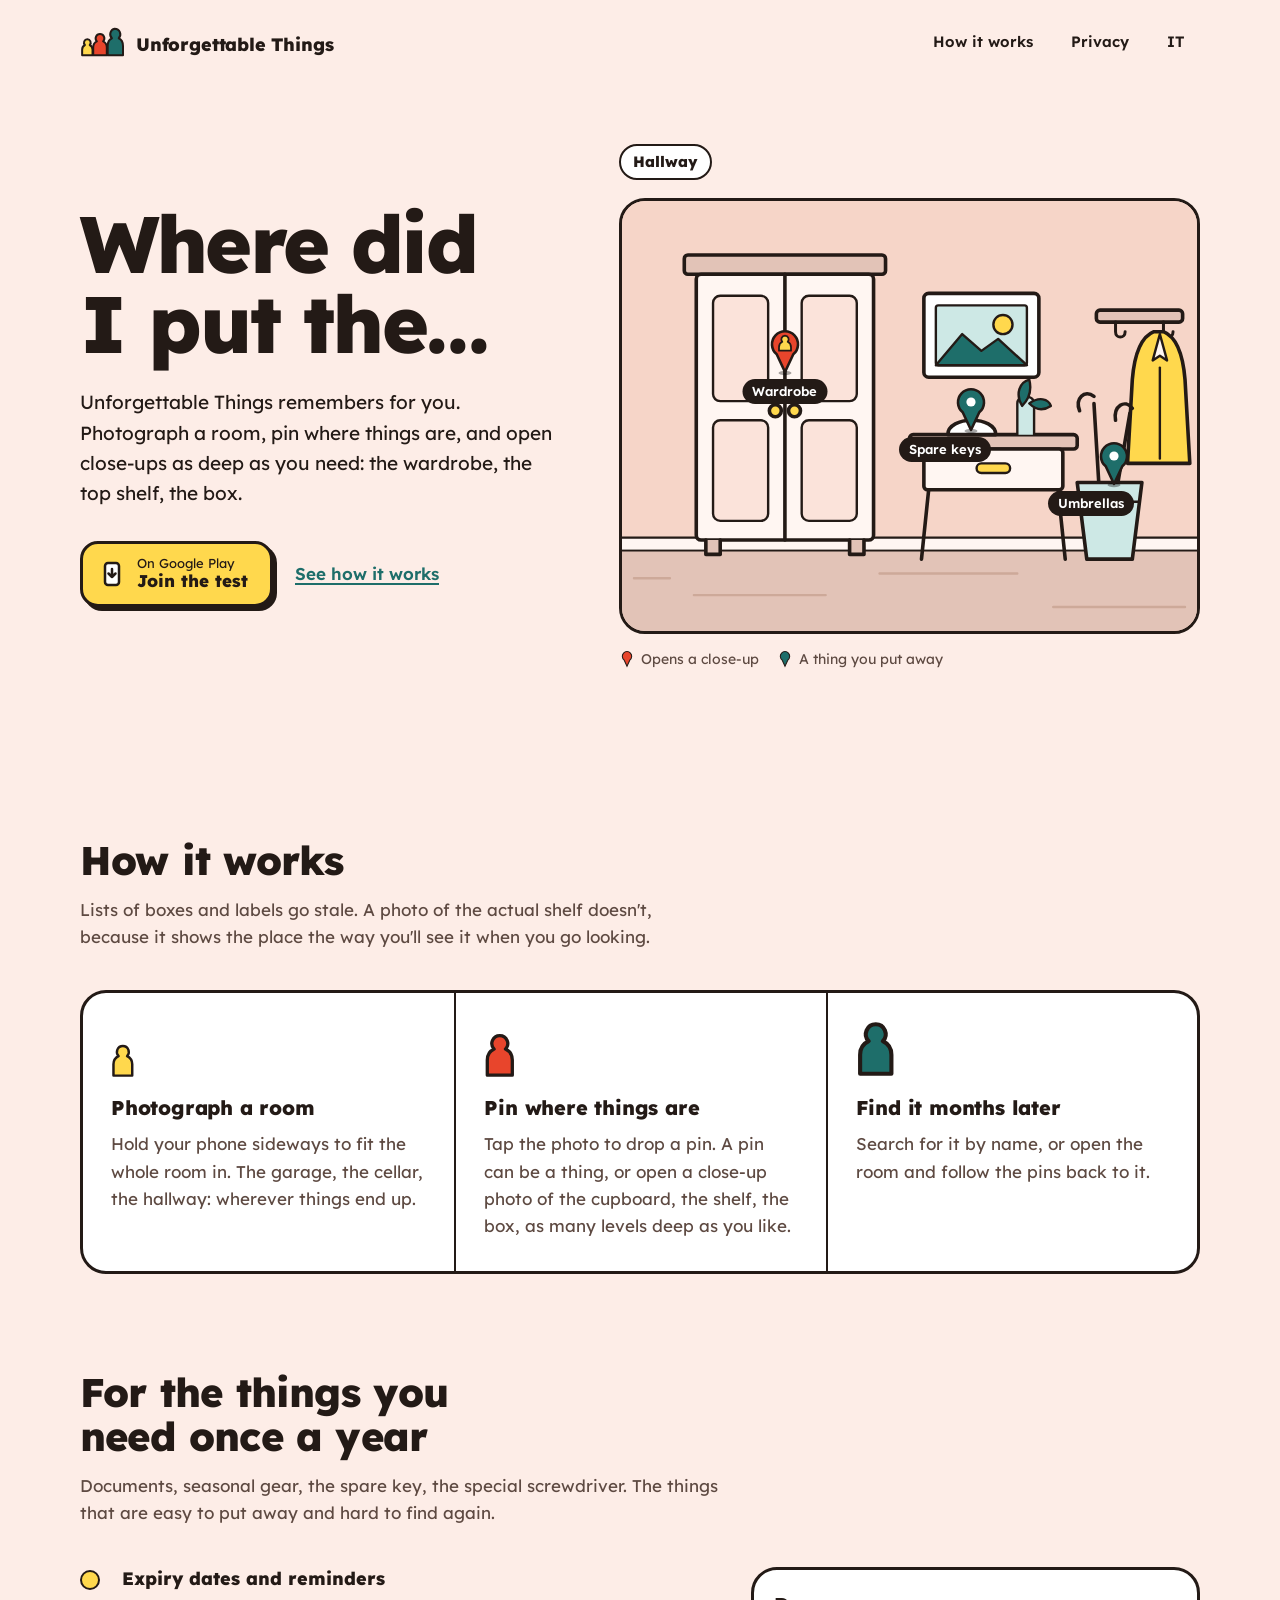
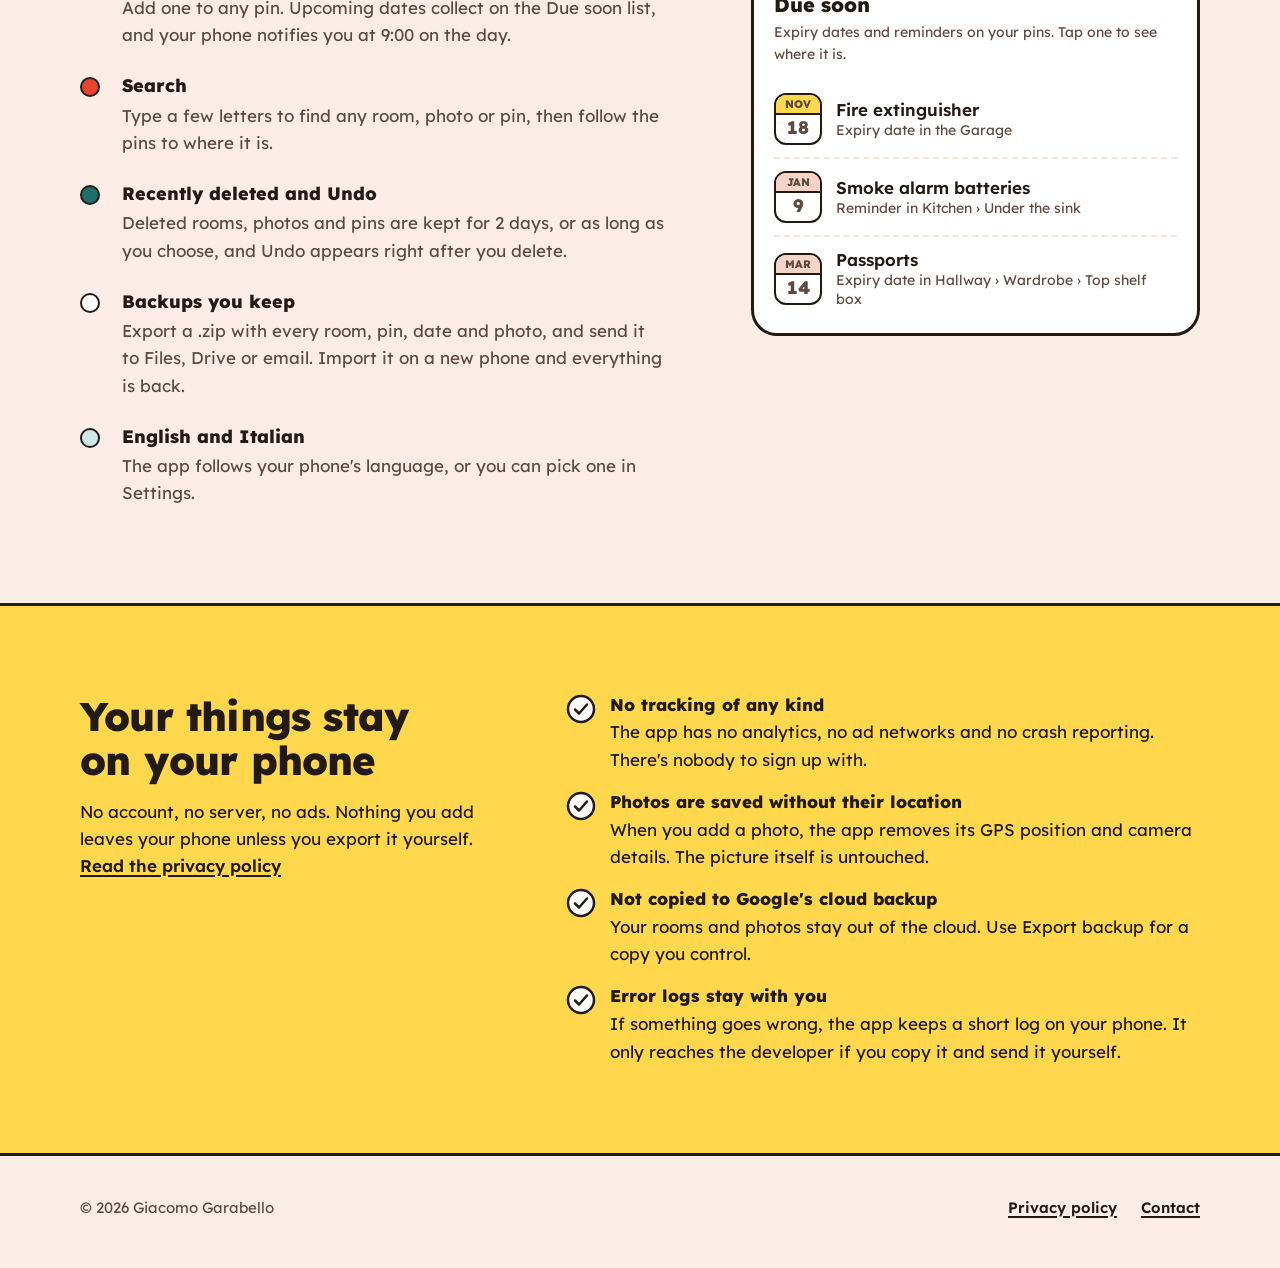
==== commit 6fbeca36: "Replace "Coming soon" badge with "Join the test" email link The landing page button now opens a pre-" ====
--- a/index.html
+++ b/index.html
@@ -4,7 +4,7 @@
   <meta charset="utf-8">
   <meta name="viewport" content="width=device-width, initial-scale=1">
   <title>Unforgettable Things – remember where you put things</title>
-  <meta name="description" content="Pin things on photos of your rooms, with close-ups as deep as you like: wardrobe, top shelf, box. Expiry dates and reminders, .zip backups, optional encrypted sync for the household, no ads and no tracking. For Android.">
+  <meta name="description" content="Pin things on photos of your rooms, with close-ups as deep as you like: wardrobe, top shelf, box. Expiry dates and reminders, .zip backups, no account and no tracking. For Android.">
   <meta name="theme-color" content="#FDEDE7" media="(prefers-color-scheme: light)">
   <meta name="theme-color" content="#1E1714" media="(prefers-color-scheme: dark)">
   <link rel="alternate" hreflang="en" href="https://unforgettablethings.app/">
@@ -48,13 +48,13 @@
           <h1 id="hero-title">Where did I put the<span class="ellipsis">…</span></h1>
           <p class="lede">Unforgettable Things remembers for you. Photograph a room, pin where things are, and open close-ups as deep as you need: the wardrobe, the top shelf, the box.</p>
           <div class="actions">
-            <!-- When the app is on Google Play, swap this <span> for:
-                 <a class="store" href="https://play.google.com/store/apps/details?id=com.unforgettablethings.unforgettable_things"> … </a>
-                 and change "Coming soon to" to "Get it on". -->
-            <span class="store">
+            <!-- When the app is public on Google Play, change this link's href to
+                 https://play.google.com/store/apps/details?id=com.unforgettablethings.unforgettable_things
+                 and its text to "Get it on" / "Google Play". -->
+            <a class="store" href="mailto:enroll@unforgettablethings.app?subject=Unforgettable%20Things%20test&amp;body=My%20Google%20Play%20email%20is%3A%20">
               <svg viewBox="0 0 26 26" aria-hidden="true"><rect x="6" y="2" width="14" height="22" rx="3" fill="#fff" stroke="#231A16" stroke-width="2.5"/><path d="M13 8v8m-3.5-3.5L13 16l3.5-3.5" fill="none" stroke="#231A16" stroke-width="2.5" stroke-linecap="round" stroke-linejoin="round"/></svg>
-              <span><small>Coming soon to</small><strong>Google Play</strong></span>
-            </span>
+              <span><small>On Google Play</small><strong>Join the test</strong></span>
+            </a>
             <a class="text-link" href="#how">See how it works</a>
           </div>
         </div>
@@ -142,12 +142,7 @@
             <div>
               <span class="dot" style="background:#fff" aria-hidden="true"></span>
               <dt>Backups you keep</dt>
-              <dd>Export a .zip with every room, pin, date and photo, protected with a password if you like, and send it to Files, Drive or email. Import it on a new phone and everything is back.</dd>
-            </div>
-            <div>
-              <span class="dot" style="background:#F6B3A6" aria-hidden="true"></span>
-              <dt>Sync for the household</dt>
-              <dd>Optional and paid. Everyone's phones share one catalogue, photos included, and a lost phone doesn't mean a lost catalogue. It's all encrypted on your phone before it leaves.</dd>
+              <dd>Export a .zip with every room, pin, date and photo, and send it to Files, Drive or email. Import it on a new phone and everything is back.</dd>
             </div>
             <div>
               <span class="dot" style="background:#CDE8E5" aria-hidden="true"></span>
@@ -181,13 +176,13 @@
     <section class="band" id="privacy" aria-labelledby="privacy-title">
       <div class="wrap">
         <div>
-          <h2 id="privacy-title">Your things stay yours</h2>
-          <p class="lead">No ads and no tracking. Without sync, nothing you add leaves your phone unless you export it yourself. With sync, it's encrypted on your phone first, so only your household can read it. <a href="privacy.html">Read the privacy policy</a></p>
+          <h2 id="privacy-title">Your things stay on your phone</h2>
+          <p class="lead">No account, no server, no ads. Nothing you add leaves your phone unless you export it yourself. <a href="privacy.html">Read the privacy policy</a></p>
         </div>
         <ul class="promises">
           <li>
             <svg viewBox="0 0 30 30" aria-hidden="true"><circle cx="15" cy="15" r="13" fill="#fff" stroke="#231A16" stroke-width="2.5"/><path d="m9 15.5 4 4 8-9" fill="none" stroke="#231A16" stroke-width="2.5" stroke-linecap="round" stroke-linejoin="round"/></svg>
-            <div><strong>No tracking of any kind</strong><span>The app has no analytics, no ad networks and no crash reporting. You only sign in if you turn on sync.</span></div>
+            <div><strong>No tracking of any kind</strong><span>The app has no analytics, no ad networks and no crash reporting. There's nobody to sign up with.</span></div>
           </li>
           <li>
             <svg viewBox="0 0 30 30" aria-hidden="true"><circle cx="15" cy="15" r="13" fill="#fff" stroke="#231A16" stroke-width="2.5"/><path d="m9 15.5 4 4 8-9" fill="none" stroke="#231A16" stroke-width="2.5" stroke-linecap="round" stroke-linejoin="round"/></svg>
@@ -195,15 +190,11 @@
           </li>
           <li>
             <svg viewBox="0 0 30 30" aria-hidden="true"><circle cx="15" cy="15" r="13" fill="#fff" stroke="#231A16" stroke-width="2.5"/><path d="m9 15.5 4 4 8-9" fill="none" stroke="#231A16" stroke-width="2.5" stroke-linecap="round" stroke-linejoin="round"/></svg>
-            <div><strong>Sync only your household can read</strong><span>Your catalogue and photos are encrypted on your phone, and the key never reaches the server. Not even the developer can read them.</span></div>
-          </li>
-          <li>
-            <svg viewBox="0 0 30 30" aria-hidden="true"><circle cx="15" cy="15" r="13" fill="#fff" stroke="#231A16" stroke-width="2.5"/><path d="m9 15.5 4 4 8-9" fill="none" stroke="#231A16" stroke-width="2.5" stroke-linecap="round" stroke-linejoin="round"/></svg>
-            <div><strong>Not copied to Google's cloud backup</strong><span>Android doesn't copy the app's data to Google's cloud. For a copy you control, use Export, or turn on sync.</span></div>
-          </li>
-          <li>
-            <svg viewBox="0 0 30 30" aria-hidden="true"><circle cx="15" cy="15" r="13" fill="#fff" stroke="#231A16" stroke-width="2.5"/><path d="m9 15.5 4 4 8-9" fill="none" stroke="#231A16" stroke-width="2.5" stroke-linecap="round" stroke-linejoin="round"/></svg>
-            <div><strong>Error logs stay with you</strong><span>If something goes wrong, the app keeps a short log on your phone. It only reaches the developer in an email you choose to send, and you see it before you do.</span></div>
+            <div><strong>Not copied to Google's cloud backup</strong><span>Your rooms and photos stay out of the cloud. Use Export backup for a copy you control.</span></div>
+          </li>
+          <li>
+            <svg viewBox="0 0 30 30" aria-hidden="true"><circle cx="15" cy="15" r="13" fill="#fff" stroke="#231A16" stroke-width="2.5"/><path d="m9 15.5 4 4 8-9" fill="none" stroke="#231A16" stroke-width="2.5" stroke-linecap="round" stroke-linejoin="round"/></svg>
+            <div><strong>Error logs stay with you</strong><span>If something goes wrong, the app keeps a short log on your phone. It only reaches the developer if you copy it and send it yourself.</span></div>
           </li>
         </ul>
       </div>
